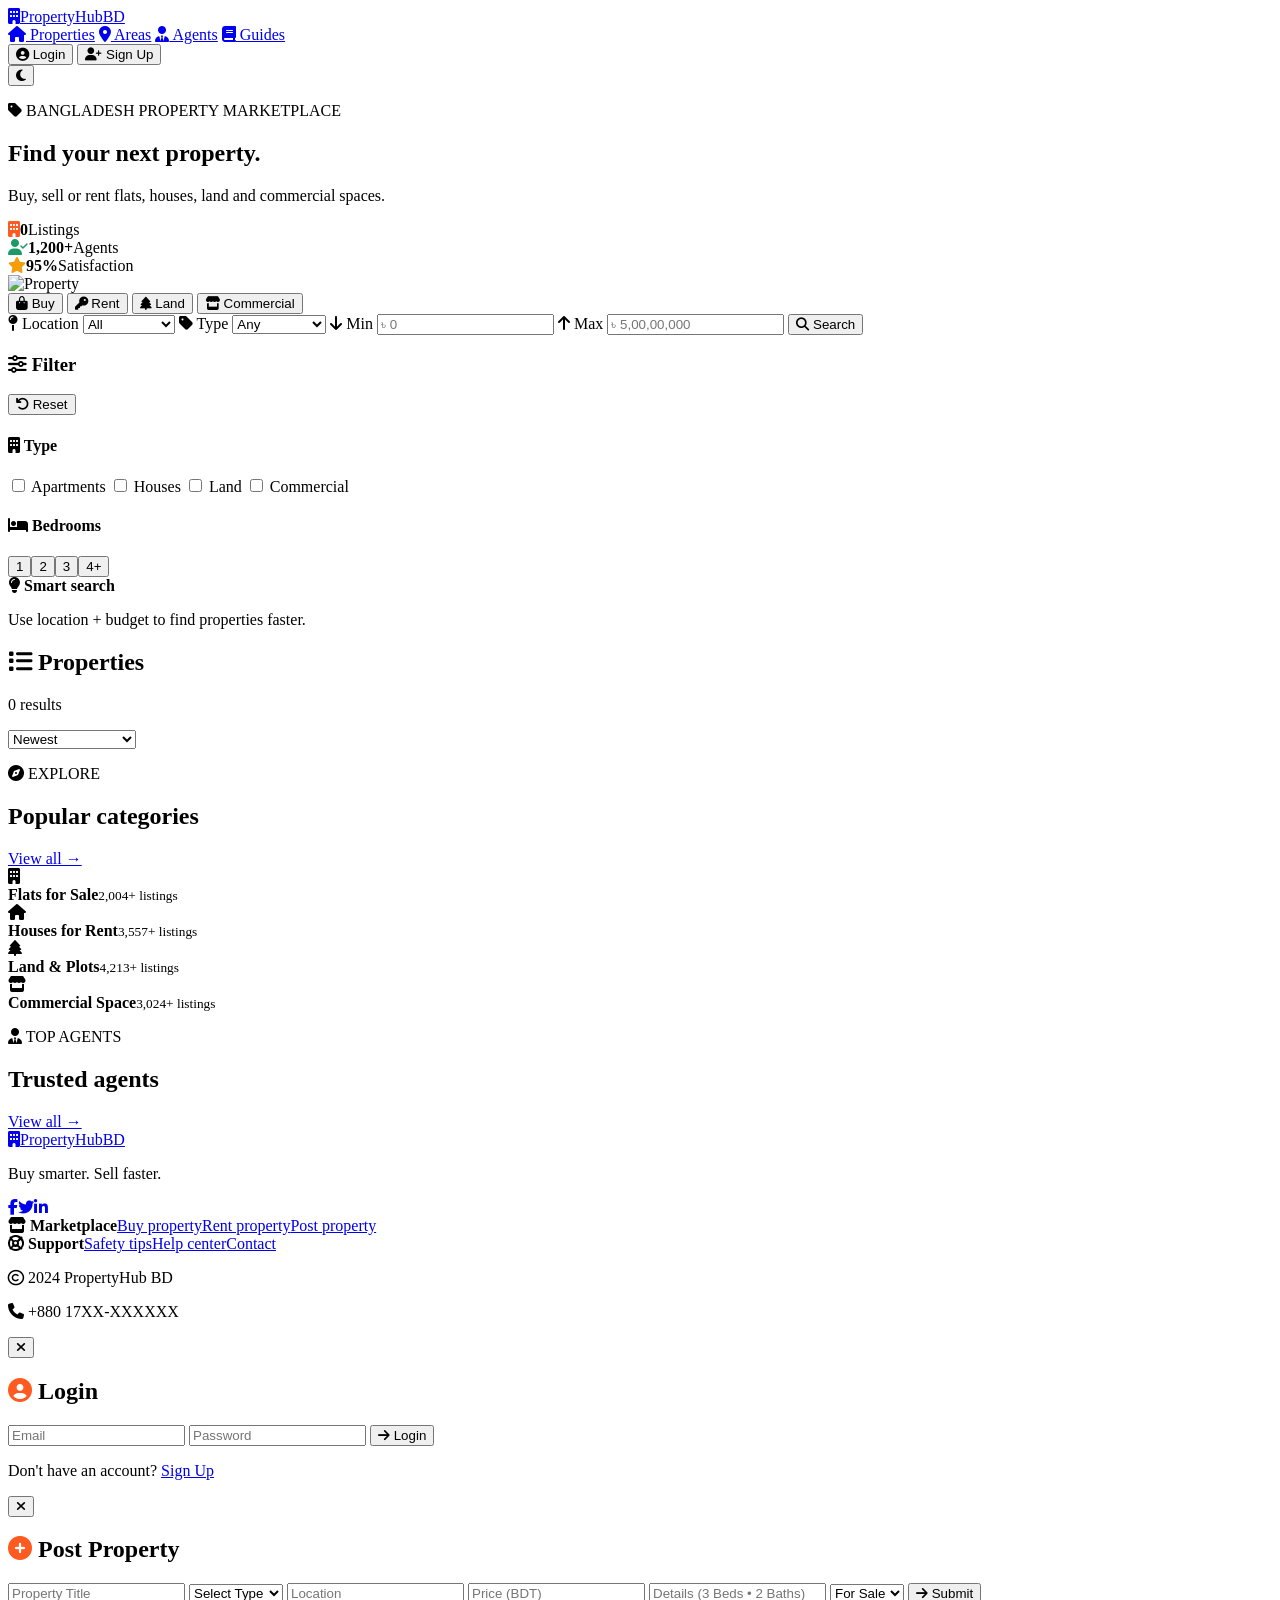
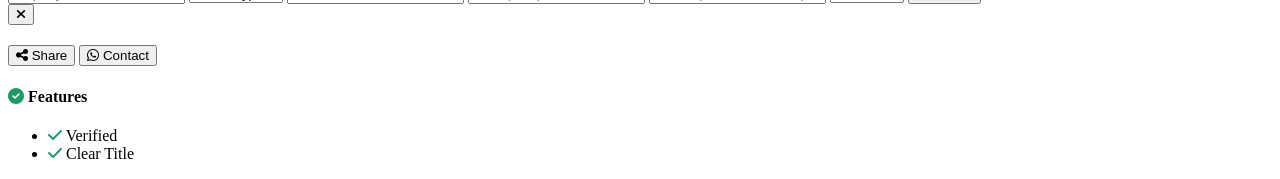
==== deepseek_html_20260902_6df018.html @ 7d8913a8 "Add files via upload" ====
<!DOCTYPE html>
<html lang="en">
<head>
    <meta charset="UTF-8" />
    <meta name="viewport" content="width=device-width, initial-scale=1.0" />
    <title>PropertyHub BD</title>
    <link rel="stylesheet" href="https://cdnjs.cloudflare.com/ajax/libs/font-awesome/6.5.0/css/all.min.css" />
    <link href="https://fonts.googleapis.com/css2?family=Inter:wght@400;500;600;700;800;900&display=swap" rel="stylesheet">
    <link rel="stylesheet" href="assets/styles.css" />
</head>
<body>
    <header class="topbar">
        <div class="container nav">
            <a class="brand" href="#"><span class="brand-mark"><i class="fas fa-building"></i></span>PropertyHub<span class="bd">BD</span></a>
            <nav class="nav-links">
                <a class="active" href="#properties"><i class="fas fa-home"></i> Properties</a>
                <a href="#areas"><i class="fas fa-map-marker-alt"></i> Areas</a>
                <a href="#agents"><i class="fas fa-user-tie"></i> Agents</a>
                <a href="#guides"><i class="fas fa-book"></i> Guides</a>
            </nav>
            <div class="nav-actions">
                <div id="authButtons">
                    <button class="login" onclick="openAuthModal('login')"><i class="fas fa-user-circle"></i> Login</button>
                    <button class="signup" onclick="openAuthModal('signup')"><i class="fas fa-user-plus"></i> Sign Up</button>
                </div>
                <div id="userProfile" style="display:none;">
                    <button class="post-btn" onclick="openPostModal()"><i class="fas fa-plus-circle"></i> Post Property</button>
                    <button class="profile-btn" onclick="toggleProfileMenu()"><i class="fas fa-user-circle"></i> <span id="userName">User</span></button>
                    <div class="profile-dropdown" id="profileDropdown">
                        <a href="#"><i class="fas fa-user"></i> Profile</a>
                        <a href="#"><i class="fas fa-list"></i> My Listings</a>
                        <a href="#"><i class="fas fa-heart"></i> Favorites</a>
                        <a href="#" onclick="logoutUser()"><i class="fas fa-sign-out-alt"></i> Logout</a>
                    </div>
                </div>
                <button class="theme-toggle-btn" onclick="toggleDarkMode()"><i class="fas fa-moon"></i></button>
            </div>
        </div>
    </header>

    <section class="hero">
        <div class="container hero-inner">
            <div>
                <p class="eyebrow"><i class="fas fa-tag"></i> BANGLADESH PROPERTY MARKETPLACE</p>
                <h1>Find your next <span>property</span>.</h1>
                <p class="hero-copy">Buy, sell or rent flats, houses, land and commercial spaces.</p>
                <div class="stats-bar">
                    <div><i class="fas fa-building" style="color:#ff5a1f;"></i><strong id="totalListings">0</strong><span>Listings</span></div>
                    <div><i class="fas fa-user-check" style="color:#1d9b67;"></i><strong>1,200+</strong><span>Agents</span></div>
                    <div><i class="fas fa-star" style="color:#f59e0b;"></i><strong>95%</strong><span>Satisfaction</span></div>
                </div>
            </div>
            <div class="hero-image">
                <img src="https://images.unsplash.com/photo-1560518883-ce09059eeffa?auto=format&fit=crop&w=400&q=75&fm=webp" alt="Property" loading="lazy" />
            </div>
        </div>
        <div class="container search-panel">
            <div class="search-tabs">
                <button class="tab active" data-mode="buy"><i class="fas fa-shopping-bag"></i> Buy</button>
                <button class="tab" data-mode="rent"><i class="fas fa-key"></i> Rent</button>
                <button class="tab" data-mode="land"><i class="fas fa-tree"></i> Land</button>
                <button class="tab" data-mode="commercial"><i class="fas fa-store"></i> Commercial</button>
            </div>
            <div class="search-grid">
                <label><span><i class="fas fa-map-pin"></i> Location</span>
                    <select id="location"><option value="">All</option><option>Dhaka</option><option>Chattogram</option><option>Nilphamari</option></select>
                </label>
                <label><span><i class="fas fa-tag"></i> Type</span>
                    <select id="type"><option value="">Any</option><option>Apartment</option><option>House</option><option>Land</option><option>Commercial</option></select>
                </label>
                <label><span><i class="fas fa-arrow-down"></i> Min</span>
                    <input id="minPrice" type="number" placeholder="৳ 0" />
                </label>
                <label><span><i class="fas fa-arrow-up"></i> Max</span>
                    <input id="maxPrice" type="number" placeholder="৳ 5,00,00,000" />
                </label>
                <button class="search-btn" onclick="filterProperties()"><i class="fas fa-search"></i> Search</button>
            </div>
        </div>
    </section>

    <section class="container content" id="properties">
        <aside class="filters">
            <div class="filter-head"><h3><i class="fas fa-sliders-h"></i> Filter</h3><button onclick="resetFilters()"><i class="fas fa-undo"></i> Reset</button></div>
            <div class="filter-block"><h4><i class="fas fa-building"></i> Type</h4>
                <label class="check"><input class="type-check" value="Apartment" type="checkbox"> Apartments</label>
                <label class="check"><input class="type-check" value="House" type="checkbox"> Houses</label>
                <label class="check"><input class="type-check" value="Land" type="checkbox"> Land</label>
                <label class="check"><input class="type-check" value="Commercial" type="checkbox"> Commercial</label>
            </div>
            <div class="filter-block"><h4><i class="fas fa-bed"></i> Bedrooms</h4>
                <div class="chips"><button>1</button><button>2</button><button>3</button><button>4+</button></div>
            </div>
            <div class="tip"><strong><i class="fas fa-lightbulb"></i> Smart search</strong><p>Use location + budget to find properties faster.</p></div>
        </aside>
        <section class="results">
            <div class="results-head">
                <div><h2><i class="fas fa-list"></i> Properties</h2><p id="resultCount">0 results</p></div>
                <select id="sort" onchange="sortProperties()">
                    <option value="new">Newest</option>
                    <option value="low">Price: Low to high</option>
                    <option value="high">Price: High to low</option>
                </select>
            </div>
            <div class="listing-grid" id="listingGrid"></div>
            <div class="pagination" id="pagination"></div>
        </section>
    </section>

    <section class="container categories" id="areas">
        <div class="section-title"><div><p class="eyebrow"><i class="fas fa-compass"></i> EXPLORE</p><h2>Popular categories</h2></div><a href="#properties">View all →</a></div>
        <div class="category-grid">
            <div class="category"><span><i class="fas fa-building"></i></span><div><b>Flats for Sale</b><small>2,004+ listings</small></div></div>
            <div class="category"><span><i class="fas fa-home"></i></span><div><b>Houses for Rent</b><small>3,557+ listings</small></div></div>
            <div class="category"><span><i class="fas fa-tree"></i></span><div><b>Land & Plots</b><small>4,213+ listings</small></div></div>
            <div class="category"><span><i class="fas fa-store"></i></span><div><b>Commercial Space</b><small>3,024+ listings</small></div></div>
        </div>
    </section>

    <section class="container agents-section" id="agents">
        <div class="section-title"><div><p class="eyebrow"><i class="fas fa-user-tie"></i> TOP AGENTS</p><h2>Trusted agents</h2></div><a href="#">View all →</a></div>
        <div class="agents-grid" id="agentsGrid"></div>
    </section>

    <footer id="guides">
        <div class="container footer">
            <div><a class="brand" href="#"><span class="brand-mark"><i class="fas fa-building"></i></span>PropertyHub<span class="bd">BD</span></a><p>Buy smarter. Sell faster.</p>
                <div class="social-links"><a href="#"><i class="fab fa-facebook-f"></i></a><a href="#"><i class="fab fa-twitter"></i></a><a href="#"><i class="fab fa-linkedin-in"></i></a></div>
            </div>
            <div><b><i class="fas fa-store"></i> Marketplace</b><a href="#">Buy property</a><a href="#">Rent property</a><a href="#">Post property</a></div>
            <div><b><i class="fas fa-life-ring"></i> Support</b><a href="#">Safety tips</a><a href="#">Help center</a><a href="#">Contact</a></div>
        </div>
        <div class="footer-bottom"><div class="container"><p><i class="far fa-copyright"></i> 2024 PropertyHub BD</p><p><i class="fas fa-phone"></i> +880 17XX-XXXXXX</p></div></div>
    </footer>

    <!-- Modals -->
    <div class="modal" id="authModal">
        <div class="modal-card">
            <button class="close" onclick="closeAuthModal()"><i class="fas fa-times"></i></button>
            <div id="authContent">
                <h2 id="authTitle"><i class="fas fa-user-circle" style="color:#ff5a1f;"></i> Login</h2>
                <form id="authForm" onsubmit="handleAuth(event)">
                    <div id="signupFields" style="display:none;">
                        <input type="text" id="fullName" placeholder="Full Name" required />
                        <input type="text" id="phone" placeholder="Phone" required />
                    </div>
                    <input type="email" id="authEmail" placeholder="Email" required />
                    <input type="password" id="authPassword" placeholder="Password" required minlength="6" />
                    <button type="submit" class="search-btn" id="authSubmitBtn"><i class="fas fa-arrow-right"></i> Login</button>
                </form>
                <p id="authToggle">Don't have an account? <a href="#" onclick="toggleAuthMode()">Sign Up</a></p>
            </div>
        </div>
    </div>

    <div class="modal" id="postModal">
        <div class="modal-card">
            <button class="close" onclick="closePostModal()"><i class="fas fa-times"></i></button>
            <h2><i class="fas fa-plus-circle" style="color:#ff5a1f;"></i> Post Property</h2>
            <form id="postPropertyForm" onsubmit="postProperty(event)">
                <input type="text" id="propertyTitle" placeholder="Property Title" required />
                <select id="propertyType" required><option value="">Select Type</option><option>Apartment</option><option>House</option><option>Land</option><option>Commercial</option></select>
                <input type="text" id="propertyLocation" placeholder="Location" required />
                <input type="number" id="propertyPrice" placeholder="Price (BDT)" required />
                <input type="text" id="propertyMeta" placeholder="Details (3 Beds • 2 Baths)" />
                <select id="propertyStatus" required><option value="sale">For Sale</option><option value="rent">For Rent</option></select>
                <button type="submit" class="search-btn"><i class="fas fa-arrow-right"></i> Submit</button>
            </form>
        </div>
    </div>

    <div class="modal" id="detailModal">
        <div class="modal-card detail-card">
            <button class="close" onclick="closeDetail()"><i class="fas fa-times"></i></button>
            <div id="detailContent">
                <div class="detail-image" id="detailImage"></div>
                <h2 id="detailTitle"></h2>
                <div class="detail-price" id="detailPrice"></div>
                <div class="detail-meta" id="detailMeta"></div>
                <div class="detail-location" id="detailLocation"></div>
                <div class="detail-actions">
                    <button onclick="shareProperty()" class="share-btn"><i class="fas fa-share-alt"></i> Share</button>
                    <button onclick="contactAgent()" class="contact-btn"><i class="fab fa-whatsapp"></i> Contact</button>
                </div>
                <div class="detail-features">
                    <h4><i class="fas fa-check-circle" style="color:#1d9b67;"></i> Features</h4>
                    <ul><li><i class="fas fa-check" style="color:#1d9b67;"></i> Verified</li><li><i class="fas fa-check" style="color:#1d9b67;"></i> Clear Title</li></ul>
                </div>
            </div>
        </div>
    </div>

    <script src="assets/js/api.js"></script>
    <script src="assets/js/app.js"></script>
</body>
</html>
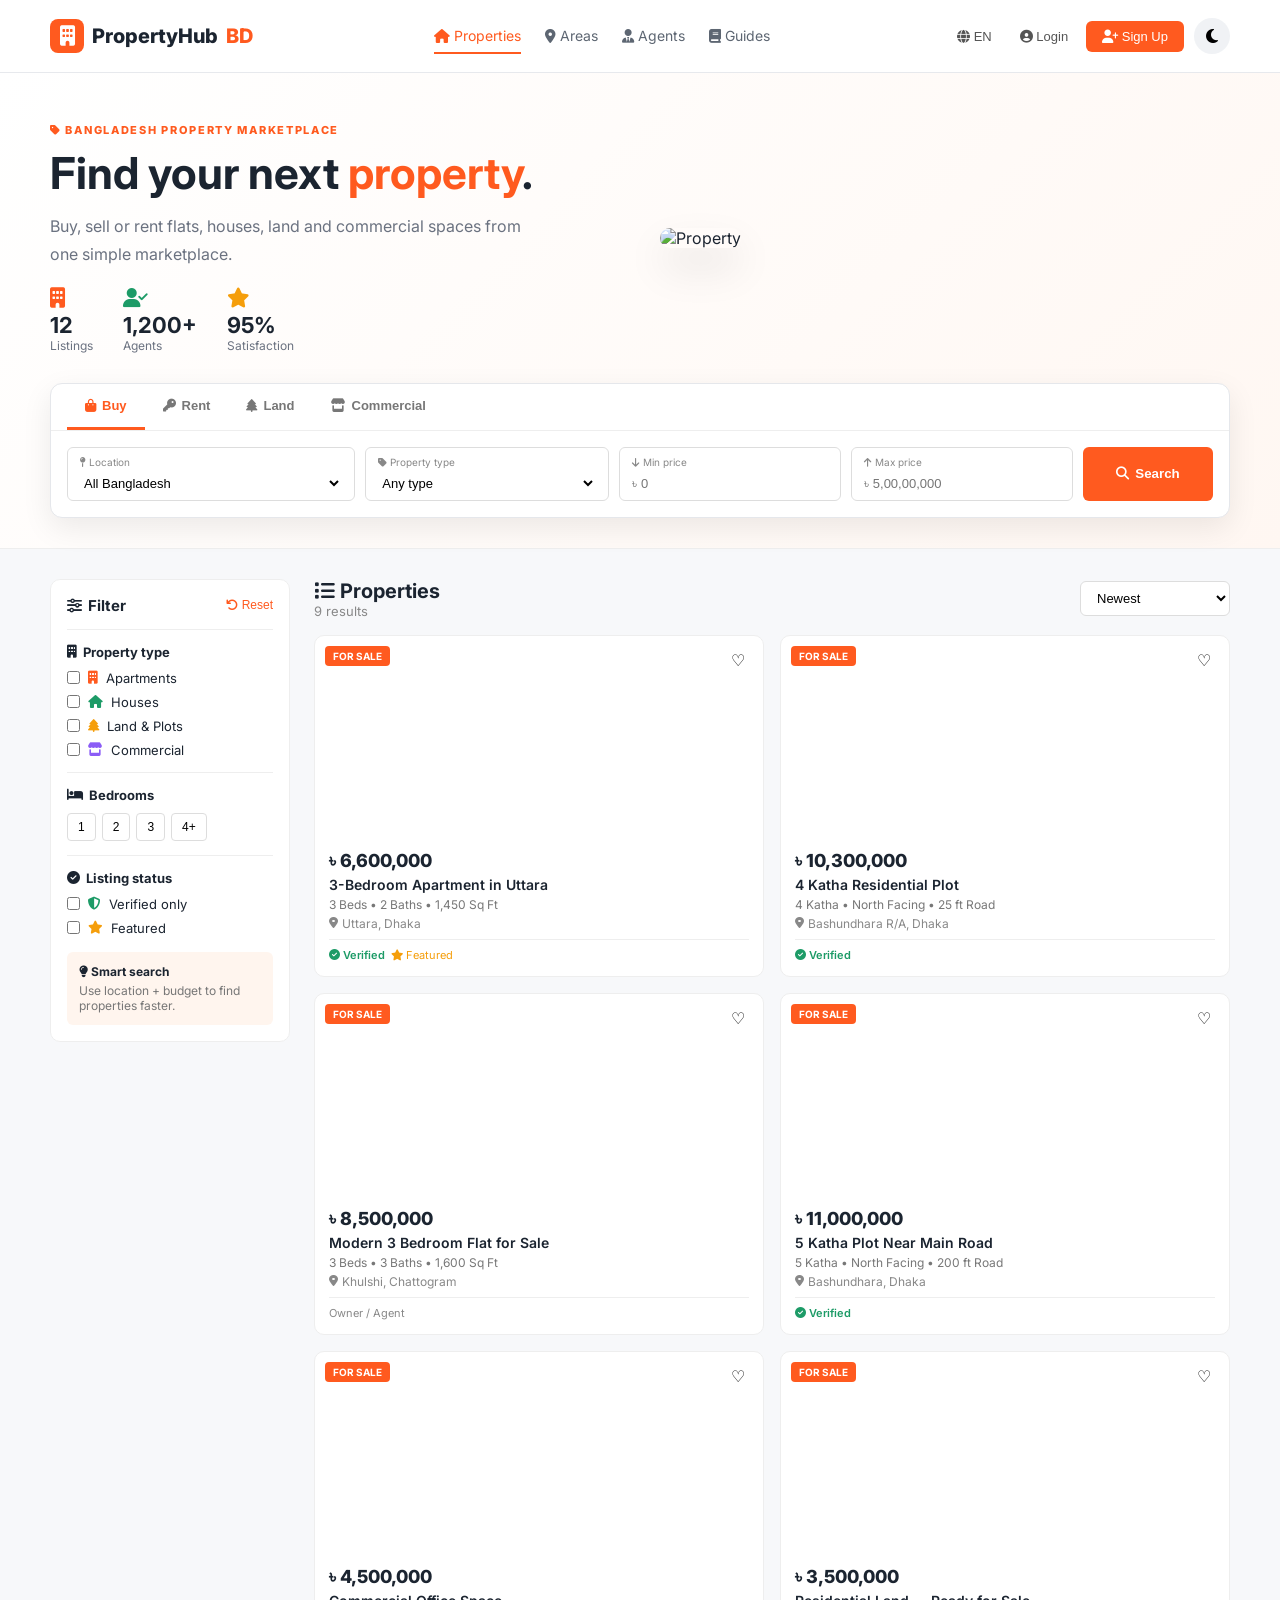
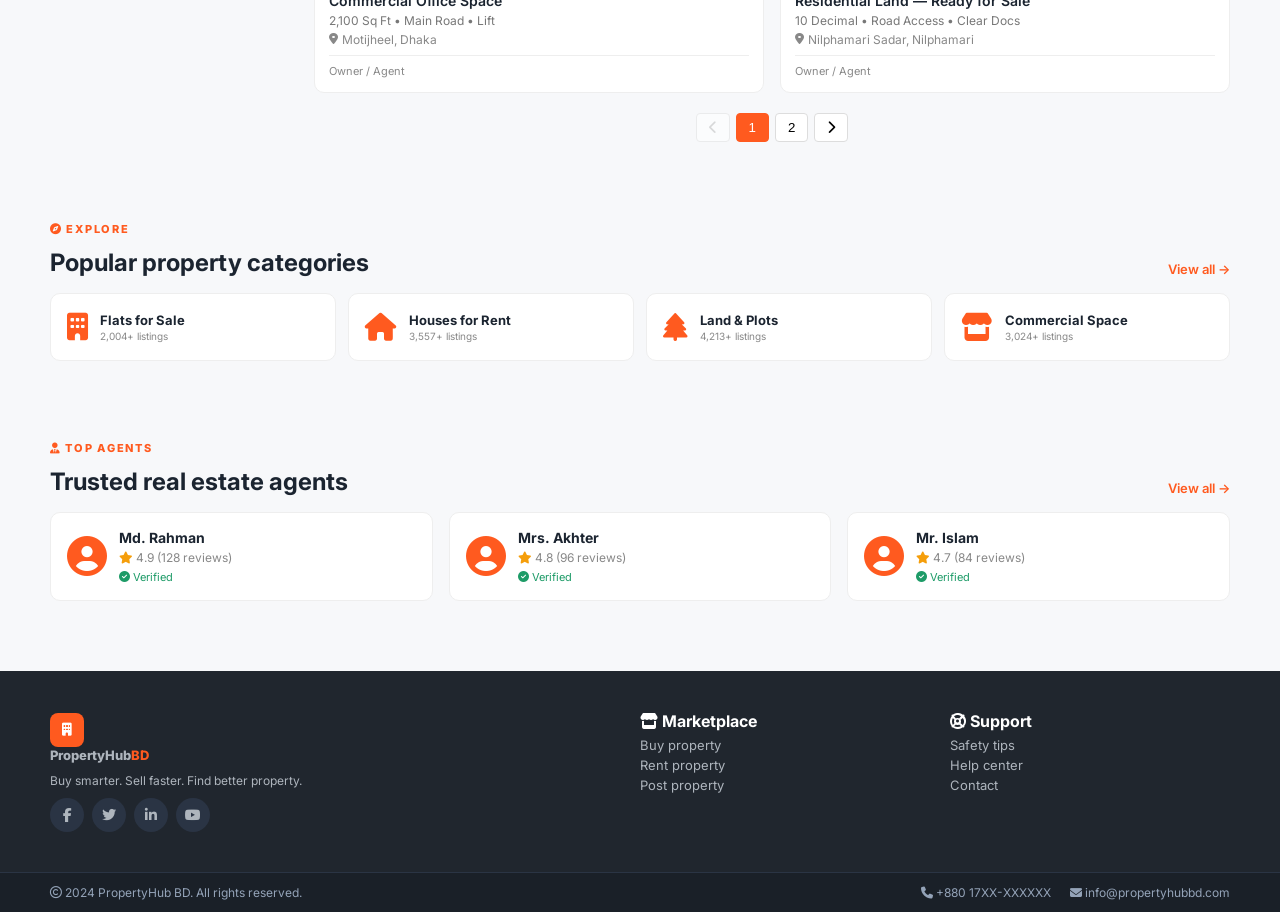
==== commit d7085e2e: "Add files via upload" ====
--- a/deepseek_html_20260902_6df018.html
+++ b/deepseek_html_20260902_6df018.html
@@ -6,26 +6,197 @@
     <title>PropertyHub BD</title>
     <link rel="stylesheet" href="https://cdnjs.cloudflare.com/ajax/libs/font-awesome/6.5.0/css/all.min.css" />
     <link href="https://fonts.googleapis.com/css2?family=Inter:wght@400;500;600;700;800;900&display=swap" rel="stylesheet">
-    <link rel="stylesheet" href="assets/styles.css" />
+    <style>
+        /* ===== ALL STYLES HERE ===== */
+        *{margin:0;padding:0;box-sizing:border-box}
+        body{font-family:'Inter',sans-serif;background:#f7f8fa;color:#1b2430;transition:.3s}
+        body.dark-mode{background:#0f1724;color:#e8edf5}
+        body.dark-mode .topbar{background:#1a2332;border-color:#2a3444}
+        body.dark-mode .card{background:#1a2332;border-color:#2a3444}
+        body.dark-mode .search-panel{background:#1a2332}
+        body.dark-mode .filters{background:#1a2332}
+        body.dark-mode .modal-card{background:#1a2332}
+        body.dark-mode .modal-card input,body.dark-mode .modal-card select{background:#0f1724;color:#e8edf5;border-color:#2a3444}
+        body.dark-mode .hero{background:linear-gradient(135deg,#0f1724,#1a2332)}
+        body.dark-mode .category{background:#1a2332;border-color:#2a3444}
+        body.dark-mode .agent-card{background:#1a2332;border-color:#2a3444}
+        body.dark-mode .footer{background:#0a0f1a}
+        body.dark-mode .footer-bottom{background:#080c14}
+        body.dark-mode .profile-dropdown{background:#1a2332;border-color:#2a3444}
+        body.dark-mode .profile-dropdown a:hover{background:#2a3444}
+        body.dark-mode .theme-toggle-btn{background:#2a3444;color:#94a3b8}
+        body.dark-mode .theme-toggle-btn:hover{background:#3a4454;color:#e8edf5}
+        .container{width:min(1180px,calc(100% - 32px));margin:auto}
+        .topbar{background:#fff;border-bottom:1px solid #e7e9ed;padding:0 20px;position:sticky;top:0;z-index:100;backdrop-filter:blur(10px);background:rgba(255,255,255,0.95)}
+        .nav{display:flex;align-items:center;justify-content:space-between;height:72px;gap:20px;flex-wrap:wrap}
+        .brand{font-size:20px;font-weight:800;display:flex;align-items:center;gap:8px;text-decoration:none;color:inherit}
+        .brand-mark{background:#ff5a1f;color:#fff;width:34px;height:34px;border-radius:8px;display:grid;place-items:center}
+        .bd{color:#ff5a1f}
+        .nav-links{display:flex;gap:24px}
+        .nav-links a{color:#5d6672;text-decoration:none;font-size:14px;padding:8px 0;border-bottom:2px solid transparent;transition:.3s;cursor:pointer}
+        .nav-links a.active{color:#ff5a1f;border-color:#ff5a1f}
+        .nav-links a:hover{color:#ff5a1f}
+        .nav-actions{display:flex;gap:10px;align-items:center;flex-wrap:wrap}
+        .login,.signup{background:transparent;border:0;padding:8px 12px;cursor:pointer;font-size:13px;color:#555;transition:.3s}
+        .login:hover{color:#ff5a1f}
+        .signup{background:#ff5a1f;color:#fff;border-radius:6px;padding:8px 16px}
+        .signup:hover{background:#e04a10}
+        .post-btn{background:#ff5a1f;color:#fff;border:0;padding:10px 16px;border-radius:6px;cursor:pointer;font-weight:600;transition:.3s;display:flex;align-items:center;gap:6px}
+        .post-btn:hover{transform:translateY(-2px);box-shadow:0 4px 12px rgba(255,90,31,0.3)}
+        .profile-btn{background:transparent;border:0;padding:8px 12px;cursor:pointer;display:flex;align-items:center;gap:6px;font-size:14px;color:#555;border-radius:6px}
+        .profile-btn:hover{background:#f0f2f5}
+        .profile-btn i{font-size:22px;color:#ff5a1f}
+        .profile-dropdown{display:none;position:absolute;right:0;top:50px;background:#fff;border:1px solid #e5e7eb;border-radius:10px;padding:8px 0;min-width:180px;box-shadow:0 10px 30px rgba(0,0,0,0.1);z-index:50}
+        .profile-dropdown.open{display:block}
+        .profile-dropdown a{display:flex;align-items:center;gap:10px;padding:8px 16px;font-size:13px;color:#555;text-decoration:none;transition:.2s}
+        .profile-dropdown a:hover{background:#f7f8fa}
+        .theme-toggle-btn{background:#f0f2f5;border:0;border-radius:50%;width:36px;height:36px;cursor:pointer;transition:.3s;display:flex;align-items:center;justify-content:center;font-size:16px}
+        .theme-toggle-btn:hover{transform:scale(1.1)}
+        .hero{background:linear-gradient(135deg,#fff,#fff7f2);padding:50px 0 30px;border-bottom:1px solid #eee}
+        .hero-inner{display:grid;grid-template-columns:1fr 1fr;gap:40px;align-items:center}
+        .hero h1{font-size:44px;line-height:1.1;margin:0}
+        .hero h1 span{color:#ff5a1f}
+        .eyebrow{font-size:11px;letter-spacing:1.7px;font-weight:800;color:#ff5a1f;text-transform:uppercase;margin:0 0 12px}
+        .hero-copy{color:#6b7280;margin:16px 0;max-width:500px;line-height:1.7}
+        .stats-bar{display:flex;gap:30px;margin-top:20px}
+        .stats-bar div{display:flex;flex-direction:column}
+        .stats-bar i{font-size:20px;margin-bottom:4px}
+        .stats-bar strong{font-size:22px}
+        .stats-bar span{font-size:12px;color:#6b7280}
+        .hero-image img{width:100%;border-radius:12px;box-shadow:0 20px 40px rgba(0,0,0,0.1)}
+        .search-panel{background:#fff;border-radius:12px;box-shadow:0 10px 30px rgba(0,0,0,0.08);margin-top:30px;overflow:hidden;border:1px solid #e5e7eb}
+        .search-tabs{display:flex;border-bottom:1px solid #eee;padding:0 16px;flex-wrap:wrap}
+        .tab{background:0;border:0;padding:14px 18px;font-weight:600;color:#777;cursor:pointer;border-bottom:3px solid transparent;transition:.3s;display:flex;align-items:center;gap:6px;font-size:13px}
+        .tab:hover{color:#ff5a1f}
+        .tab.active{color:#ff5a1f;border-color:#ff5a1f}
+        .search-grid{display:grid;grid-template-columns:1.3fr 1.1fr 1fr 1fr 130px;gap:10px;padding:16px}
+        .search-grid label{border:1px solid #ddd;border-radius:6px;padding:8px 12px;transition:.3s}
+        .search-grid label:focus-within{border-color:#ff5a1f}
+        .search-grid label span{display:block;font-size:10px;color:#888;margin-bottom:4px}
+        .search-grid select,.search-grid input{width:100%;border:0;outline:0;background:transparent;font-size:13px}
+        .search-btn{background:#ff5a1f;color:#fff;border:0;border-radius:6px;font-weight:700;cursor:pointer;padding:12px;transition:.3s;display:flex;align-items:center;justify-content:center;gap:6px}
+        .search-btn:hover{transform:translateY(-2px);box-shadow:0 4px 12px rgba(255,90,31,0.3)}
+        .content{display:grid;grid-template-columns:240px 1fr;gap:24px;padding:30px 0}
+        .filters{background:#fff;border-radius:10px;padding:16px;border:1px solid #eee;position:sticky;top:90px;height:fit-content}
+        .filter-head{display:flex;justify-content:space-between;align-items:center;margin-bottom:8px}
+        .filter-head h3{font-size:15px;display:flex;align-items:center;gap:6px}
+        .filter-head button{background:0;border:0;color:#ff5a1f;cursor:pointer;font-size:12px}
+        .filter-block{border-top:1px solid #eee;padding-top:14px;margin-top:14px}
+        .filter-block h4{font-size:13px;margin-bottom:10px;display:flex;align-items:center;gap:6px}
+        .check{display:flex;align-items:center;gap:8px;font-size:13px;margin:8px 0;cursor:pointer}
+        .check input{cursor:pointer}
+        .chips{display:flex;gap:6px;flex-wrap:wrap}
+        .chips button{background:#fff;border:1px solid #ddd;border-radius:4px;padding:6px 10px;cursor:pointer;transition:.3s;font-size:12px}
+        .chips button:hover{border-color:#ff5a1f;color:#ff5a1f}
+        .tip{background:#fff5ee;border-radius:6px;padding:12px;margin-top:16px;font-size:12px}
+        .tip p{color:#777;margin:4px 0 0}
+        .results-head{display:flex;justify-content:space-between;align-items:center;margin-bottom:16px;flex-wrap:wrap;gap:10px}
+        .results-head h2{font-size:20px;display:flex;align-items:center;gap:6px;margin:0}
+        .results-head p{font-size:13px;color:#888;margin:0}
+        .results-head select{border:1px solid #ddd;border-radius:6px;padding:8px 12px;font-size:13px;background:#fff}
+        .listing-grid{display:grid;grid-template-columns:1fr 1fr;gap:16px}
+        .card{background:#fff;border-radius:10px;overflow:hidden;border:1px solid #eee;cursor:pointer;transition:.3s}
+        .card:hover{transform:translateY(-4px);box-shadow:0 8px 20px rgba(0,0,0,0.08)}
+        .photo{height:200px;background-size:cover;background-position:center;position:relative}
+        .badge{position:absolute;top:10px;left:10px;background:#ff5a1f;color:#fff;font-size:10px;font-weight:700;padding:4px 8px;border-radius:4px}
+        .heart{position:absolute;right:10px;top:10px;background:#fff;border:0;border-radius:50%;width:30px;height:30px;cursor:pointer;font-size:16px;transition:.3s}
+        .heart:hover{transform:scale(1.2)}
+        .card-body{padding:14px}
+        .price{font-size:18px;font-weight:800}
+        .price small{font-size:12px;font-weight:400;color:#888}
+        .title{font-size:14px;font-weight:600;margin:4px 0}
+        .meta{font-size:12px;color:#777}
+        .location-text{font-size:12px;color:#888;margin:4px 0;display:flex;align-items:center;gap:4px}
+        .seller{font-size:11px;color:#888;border-top:1px solid #eee;padding-top:8px;margin-top:8px;display:flex;align-items:center;gap:6px}
+        .verified{color:#1d9b67;font-weight:600}
+        .pagination{display:flex;justify-content:center;gap:6px;margin-top:20px;flex-wrap:wrap}
+        .pagination button{padding:6px 12px;border:1px solid #ddd;background:#fff;border-radius:4px;cursor:pointer;transition:.3s}
+        .pagination button:hover{border-color:#ff5a1f;color:#ff5a1f}
+        .pagination button.active{background:#ff5a1f;color:#fff;border-color:#ff5a1f}
+        .pagination button:disabled{opacity:.5;cursor:not-allowed}
+        .categories{padding:50px 0}
+        .section-title{display:flex;justify-content:space-between;align-items:end;margin-bottom:16px;flex-wrap:wrap;gap:10px}
+        .section-title h2{font-size:24px;margin:0}
+        .section-title a{color:#ff5a1f;text-decoration:none;font-weight:600;font-size:13px}
+        .category-grid{display:grid;grid-template-columns:repeat(4,1fr);gap:12px}
+        .category{background:#fff;border-radius:10px;padding:16px;display:flex;gap:12px;align-items:center;border:1px solid #eee;transition:.3s;cursor:pointer}
+        .category:hover{transform:translateY(-4px);box-shadow:0 8px 20px rgba(0,0,0,0.06)}
+        .category span{font-size:28px;color:#ff5a1f}
+        .category b{display:block;font-size:13px}
+        .category small{font-size:10px;color:#888;display:block;margin-top:2px}
+        .agents-section{padding:30px 0}
+        .agents-grid{display:grid;grid-template-columns:repeat(3,1fr);gap:16px}
+        .agent-card{background:#fff;border-radius:10px;padding:16px;display:flex;gap:12px;align-items:center;border:1px solid #eee;transition:.3s}
+        .agent-card:hover{transform:translateY(-4px);box-shadow:0 8px 20px rgba(0,0,0,0.06)}
+        .agent-avatar{font-size:40px;color:#ff5a1f}
+        .agent-card b{display:block;font-size:14px}
+        .agent-card small{font-size:12px;color:#888}
+        .agent-card span{font-size:11px;color:#1d9b67;display:block;margin-top:4px}
+        footer{background:#20262e;color:#fff;margin-top:40px}
+        .footer{display:grid;grid-template-columns:2fr 1fr 1fr;gap:30px;padding:40px 0}
+        .footer a{color:#aeb5bd;text-decoration:none;font-size:13px;transition:.3s;display:block;padding:2px 0}
+        .footer a:hover{color:#ff5a1f}
+        .footer b{display:block;margin-bottom:4px}
+        .social-links{display:flex;gap:8px;margin-top:10px}
+        .social-links a{background:#2a3444;width:34px;height:34px;border-radius:50%;display:grid;place-items:center;font-size:14px}
+        .social-links a:hover{background:#ff5a1f}
+        .footer-bottom{border-top:1px solid #2a3444;padding:12px 0;background:#1a2028}
+        .footer-bottom .container{display:flex;justify-content:space-between;font-size:12px;color:#94a3b8;flex-wrap:wrap;gap:10px}
+        .modal{display:none;position:fixed;inset:0;background:rgba(0,0,0,0.6);z-index:200;place-items:center;padding:20px;backdrop-filter:blur(4px)}
+        .modal.open{display:grid}
+        .modal-card{background:#fff;border-radius:12px;padding:24px;max-width:450px;width:100%;position:relative;max-height:90vh;overflow-y:auto;animation:slideUp .3s}
+        @keyframes slideUp{from{transform:translateY(20px);opacity:0}to{transform:translateY(0);opacity:1}}
+        .close{position:absolute;right:12px;top:8px;background:0;border:0;font-size:22px;cursor:pointer;color:#888;transition:.3s}
+        .close:hover{transform:rotate(90deg);color:#ff5a1f}
+        .modal-card h2{display:flex;align-items:center;gap:8px;margin:0 0 12px;font-size:22px}
+        .modal-card p{color:#777;font-size:13px;margin:0 0 12px}
+        .modal-card input,.modal-card select{width:100%;padding:10px 12px;border:1px solid #ddd;border-radius:6px;margin:4px 0;font-size:14px;transition:.3s}
+        .modal-card input:focus,.modal-card select:focus{outline:0;border-color:#ff5a1f}
+        .modal-card label{font-size:13px;color:#555}
+        .detail-card{max-width:550px}
+        .detail-image{height:250px;background-size:cover;background-position:center;border-radius:8px}
+        .detail-price{font-size:24px;font-weight:800;color:#ff5a1f;margin:8px 0}
+        .detail-meta{color:#777;font-size:14px;margin:4px 0}
+        .detail-location{color:#888;font-size:13px;margin:4px 0 12px}
+        .detail-actions{display:flex;gap:10px;margin:12px 0}
+        .share-btn,.contact-btn{flex:1;padding:10px;border:0;border-radius:6px;font-weight:600;cursor:pointer;transition:.3s;display:flex;align-items:center;justify-content:center;gap:6px}
+        .share-btn{background:#e8edf5;color:#1b2430}
+        .share-btn:hover{transform:translateY(-2px)}
+        .contact-btn{background:#25D366;color:#fff}
+        .contact-btn:hover{transform:translateY(-2px)}
+        .detail-features ul{list-style:none;display:grid;grid-template-columns:1fr 1fr;gap:6px;padding:0;margin:8px 0 0}
+        .detail-features ul li{background:#f7f8fa;padding:6px 10px;border-radius:4px;font-size:13px;display:flex;align-items:center;gap:6px}
+        @media(max-width:850px){.nav-links{display:none}.hero-inner{grid-template-columns:1fr}.hero-image{display:none}.search-grid{grid-template-columns:1fr 1fr}.search-btn{grid-column:span 2}.content{grid-template-columns:1fr}.filters{display:none}.listing-grid{grid-template-columns:1fr}.category-grid{grid-template-columns:1fr 1fr}.agents-grid{grid-template-columns:1fr 1fr}.footer{grid-template-columns:1fr}}
+        @media(max-width:520px){.search-grid{grid-template-columns:1fr}.search-btn{grid-column:auto}.category-grid{grid-template-columns:1fr}.agents-grid{grid-template-columns:1fr}.hero h1{font-size:30px}.nav{flex-wrap:wrap;height:auto;padding:10px 0}}
+        #userProfile{display:none;align-items:center;gap:8px}
+        #authButtons{display:flex;align-items:center;gap:6px}
+        .nav-actions{position:relative}
+        .profile-dropdown{position:absolute;right:0;top:45px}
+        .lang{background:transparent;border:0;padding:8px 6px;cursor:pointer;font-size:13px;color:#555;display:flex;align-items:center;gap:4px}
+    </style>
 </head>
 <body>
+    <!-- ===== TOPBAR ===== -->
     <header class="topbar">
         <div class="container nav">
             <a class="brand" href="#"><span class="brand-mark"><i class="fas fa-building"></i></span>PropertyHub<span class="bd">BD</span></a>
             <nav class="nav-links">
-                <a class="active" href="#properties"><i class="fas fa-home"></i> Properties</a>
-                <a href="#areas"><i class="fas fa-map-marker-alt"></i> Areas</a>
-                <a href="#agents"><i class="fas fa-user-tie"></i> Agents</a>
-                <a href="#guides"><i class="fas fa-book"></i> Guides</a>
+                <a class="active" href="#properties" onclick="scrollToSection('properties')"><i class="fas fa-home"></i> Properties</a>
+                <a href="#areas" onclick="scrollToSection('areas')"><i class="fas fa-map-marker-alt"></i> Areas</a>
+                <a href="#agents" onclick="scrollToSection('agents')"><i class="fas fa-user-tie"></i> Agents</a>
+                <a href="#guides" onclick="scrollToSection('guides')"><i class="fas fa-book"></i> Guides</a>
             </nav>
             <div class="nav-actions">
+                <button class="lang"><i class="fas fa-globe"></i> EN</button>
                 <div id="authButtons">
                     <button class="login" onclick="openAuthModal('login')"><i class="fas fa-user-circle"></i> Login</button>
                     <button class="signup" onclick="openAuthModal('signup')"><i class="fas fa-user-plus"></i> Sign Up</button>
                 </div>
-                <div id="userProfile" style="display:none;">
+                <div id="userProfile">
                     <button class="post-btn" onclick="openPostModal()"><i class="fas fa-plus-circle"></i> Post Property</button>
-                    <button class="profile-btn" onclick="toggleProfileMenu()"><i class="fas fa-user-circle"></i> <span id="userName">User</span></button>
+                    <button class="profile-btn" onclick="toggleProfileMenu()">
+                        <i class="fas fa-user-circle"></i> <span id="userName">User</span>
+                    </button>
                     <div class="profile-dropdown" id="profileDropdown">
                         <a href="#"><i class="fas fa-user"></i> Profile</a>
                         <a href="#"><i class="fas fa-list"></i> My Listings</a>
@@ -38,14 +209,15 @@
         </div>
     </header>
 
+    <!-- ===== HERO ===== -->
     <section class="hero">
         <div class="container hero-inner">
             <div>
                 <p class="eyebrow"><i class="fas fa-tag"></i> BANGLADESH PROPERTY MARKETPLACE</p>
                 <h1>Find your next <span>property</span>.</h1>
-                <p class="hero-copy">Buy, sell or rent flats, houses, land and commercial spaces.</p>
+                <p class="hero-copy">Buy, sell or rent flats, houses, land and commercial spaces from one simple marketplace.</p>
                 <div class="stats-bar">
-                    <div><i class="fas fa-building" style="color:#ff5a1f;"></i><strong id="totalListings">0</strong><span>Listings</span></div>
+                    <div><i class="fas fa-building" style="color:#ff5a1f;"></i><strong id="totalListings">12</strong><span>Listings</span></div>
                     <div><i class="fas fa-user-check" style="color:#1d9b67;"></i><strong>1,200+</strong><span>Agents</span></div>
                     <div><i class="fas fa-star" style="color:#f59e0b;"></i><strong>95%</strong><span>Satisfaction</span></div>
                 </div>
@@ -56,50 +228,68 @@
         </div>
         <div class="container search-panel">
             <div class="search-tabs">
-                <button class="tab active" data-mode="buy"><i class="fas fa-shopping-bag"></i> Buy</button>
-                <button class="tab" data-mode="rent"><i class="fas fa-key"></i> Rent</button>
-                <button class="tab" data-mode="land"><i class="fas fa-tree"></i> Land</button>
-                <button class="tab" data-mode="commercial"><i class="fas fa-store"></i> Commercial</button>
+                <button class="tab active" data-mode="buy" onclick="filterByTab('buy')"><i class="fas fa-shopping-bag"></i> Buy</button>
+                <button class="tab" data-mode="rent" onclick="filterByTab('rent')"><i class="fas fa-key"></i> Rent</button>
+                <button class="tab" data-mode="land" onclick="filterByTab('land')"><i class="fas fa-tree"></i> Land</button>
+                <button class="tab" data-mode="commercial" onclick="filterByTab('commercial')"><i class="fas fa-store"></i> Commercial</button>
             </div>
             <div class="search-grid">
                 <label><span><i class="fas fa-map-pin"></i> Location</span>
-                    <select id="location"><option value="">All</option><option>Dhaka</option><option>Chattogram</option><option>Nilphamari</option></select>
+                    <select id="location" onchange="filterProperties()">
+                        <option value="">All Bangladesh</option>
+                        <option value="Dhaka">Dhaka</option>
+                        <option value="Chattogram">Chattogram</option>
+                        <option value="Nilphamari">Nilphamari</option>
+                        <option value="Rajshahi">Rajshahi</option>
+                        <option value="Sylhet">Sylhet</option>
+                    </select>
                 </label>
-                <label><span><i class="fas fa-tag"></i> Type</span>
-                    <select id="type"><option value="">Any</option><option>Apartment</option><option>House</option><option>Land</option><option>Commercial</option></select>
+                <label><span><i class="fas fa-tag"></i> Property type</span>
+                    <select id="type" onchange="filterProperties()">
+                        <option value="">Any type</option>
+                        <option value="Apartment">Apartment</option>
+                        <option value="House">House</option>
+                        <option value="Land">Land</option>
+                        <option value="Commercial">Commercial</option>
+                    </select>
                 </label>
-                <label><span><i class="fas fa-arrow-down"></i> Min</span>
-                    <input id="minPrice" type="number" placeholder="৳ 0" />
+                <label><span><i class="fas fa-arrow-down"></i> Min price</span>
+                    <input id="minPrice" type="number" placeholder="৳ 0" oninput="filterProperties()" />
                 </label>
-                <label><span><i class="fas fa-arrow-up"></i> Max</span>
-                    <input id="maxPrice" type="number" placeholder="৳ 5,00,00,000" />
+                <label><span><i class="fas fa-arrow-up"></i> Max price</span>
+                    <input id="maxPrice" type="number" placeholder="৳ 5,00,00,000" oninput="filterProperties()" />
                 </label>
                 <button class="search-btn" onclick="filterProperties()"><i class="fas fa-search"></i> Search</button>
             </div>
         </div>
     </section>
 
+    <!-- ===== PROPERTIES ===== -->
     <section class="container content" id="properties">
         <aside class="filters">
             <div class="filter-head"><h3><i class="fas fa-sliders-h"></i> Filter</h3><button onclick="resetFilters()"><i class="fas fa-undo"></i> Reset</button></div>
-            <div class="filter-block"><h4><i class="fas fa-building"></i> Type</h4>
-                <label class="check"><input class="type-check" value="Apartment" type="checkbox"> Apartments</label>
-                <label class="check"><input class="type-check" value="House" type="checkbox"> Houses</label>
-                <label class="check"><input class="type-check" value="Land" type="checkbox"> Land</label>
-                <label class="check"><input class="type-check" value="Commercial" type="checkbox"> Commercial</label>
+            <div class="filter-block"><h4><i class="fas fa-building"></i> Property type</h4>
+                <label class="check"><input class="type-check" value="Apartment" type="checkbox" onchange="filterProperties()"> <i class="fas fa-building" style="color:#ff5a1f;"></i> Apartments</label>
+                <label class="check"><input class="type-check" value="House" type="checkbox" onchange="filterProperties()"> <i class="fas fa-home" style="color:#1d9b67;"></i> Houses</label>
+                <label class="check"><input class="type-check" value="Land" type="checkbox" onchange="filterProperties()"> <i class="fas fa-tree" style="color:#f59e0b;"></i> Land & Plots</label>
+                <label class="check"><input class="type-check" value="Commercial" type="checkbox" onchange="filterProperties()"> <i class="fas fa-store" style="color:#8b5cf6;"></i> Commercial</label>
             </div>
             <div class="filter-block"><h4><i class="fas fa-bed"></i> Bedrooms</h4>
-                <div class="chips"><button>1</button><button>2</button><button>3</button><button>4+</button></div>
+                <div class="chips"><button onclick="filterByBedroom(1)">1</button><button onclick="filterByBedroom(2)">2</button><button onclick="filterByBedroom(3)">3</button><button onclick="filterByBedroom(4)">4+</button></div>
+            </div>
+            <div class="filter-block"><h4><i class="fas fa-check-circle"></i> Listing status</h4>
+                <label class="check"><input type="checkbox" id="verifiedOnly" onchange="filterProperties()"> <i class="fas fa-shield-alt" style="color:#1d9b67;"></i> Verified only</label>
+                <label class="check"><input type="checkbox" id="featuredOnly" onchange="filterProperties()"> <i class="fas fa-star" style="color:#f59e0b;"></i> Featured</label>
             </div>
             <div class="tip"><strong><i class="fas fa-lightbulb"></i> Smart search</strong><p>Use location + budget to find properties faster.</p></div>
         </aside>
         <section class="results">
             <div class="results-head">
-                <div><h2><i class="fas fa-list"></i> Properties</h2><p id="resultCount">0 results</p></div>
+                <div><h2><i class="fas fa-list"></i> Properties</h2><p id="resultCount">12 results</p></div>
                 <select id="sort" onchange="sortProperties()">
-                    <option value="new">Newest</option>
-                    <option value="low">Price: Low to high</option>
-                    <option value="high">Price: High to low</option>
+                    <option value="new"><i class="fas fa-clock"></i> Newest</option>
+                    <option value="low"><i class="fas fa-arrow-up"></i> Price: Low to high</option>
+                    <option value="high"><i class="fas fa-arrow-down"></i> Price: High to low</option>
                 </select>
             </div>
             <div class="listing-grid" id="listingGrid"></div>
@@ -107,33 +297,54 @@
         </section>
     </section>
 
+    <!-- ===== CATEGORIES ===== -->
     <section class="container categories" id="areas">
-        <div class="section-title"><div><p class="eyebrow"><i class="fas fa-compass"></i> EXPLORE</p><h2>Popular categories</h2></div><a href="#properties">View all →</a></div>
+        <div class="section-title">
+            <div><p class="eyebrow"><i class="fas fa-compass"></i> EXPLORE</p><h2>Popular property categories</h2></div>
+            <a href="#properties" onclick="scrollToSection('properties')">View all →</a>
+        </div>
         <div class="category-grid">
-            <div class="category"><span><i class="fas fa-building"></i></span><div><b>Flats for Sale</b><small>2,004+ listings</small></div></div>
-            <div class="category"><span><i class="fas fa-home"></i></span><div><b>Houses for Rent</b><small>3,557+ listings</small></div></div>
-            <div class="category"><span><i class="fas fa-tree"></i></span><div><b>Land & Plots</b><small>4,213+ listings</small></div></div>
-            <div class="category"><span><i class="fas fa-store"></i></span><div><b>Commercial Space</b><small>3,024+ listings</small></div></div>
+            <div class="category" onclick="filterByCategory('Apartment')"><span><i class="fas fa-building"></i></span><div><b>Flats for Sale</b><small>2,004+ listings</small></div></div>
+            <div class="category" onclick="filterByCategory('House')"><span><i class="fas fa-home"></i></span><div><b>Houses for Rent</b><small>3,557+ listings</small></div></div>
+            <div class="category" onclick="filterByCategory('Land')"><span><i class="fas fa-tree"></i></span><div><b>Land & Plots</b><small>4,213+ listings</small></div></div>
+            <div class="category" onclick="filterByCategory('Commercial')"><span><i class="fas fa-store"></i></span><div><b>Commercial Space</b><small>3,024+ listings</small></div></div>
         </div>
     </section>
 
+    <!-- ===== AGENTS ===== -->
     <section class="container agents-section" id="agents">
-        <div class="section-title"><div><p class="eyebrow"><i class="fas fa-user-tie"></i> TOP AGENTS</p><h2>Trusted agents</h2></div><a href="#">View all →</a></div>
+        <div class="section-title">
+            <div><p class="eyebrow"><i class="fas fa-user-tie"></i> TOP AGENTS</p><h2>Trusted real estate agents</h2></div>
+            <a href="#">View all →</a>
+        </div>
         <div class="agents-grid" id="agentsGrid"></div>
     </section>
 
+    <!-- ===== FOOTER ===== -->
     <footer id="guides">
         <div class="container footer">
-            <div><a class="brand" href="#"><span class="brand-mark"><i class="fas fa-building"></i></span>PropertyHub<span class="bd">BD</span></a><p>Buy smarter. Sell faster.</p>
-                <div class="social-links"><a href="#"><i class="fab fa-facebook-f"></i></a><a href="#"><i class="fab fa-twitter"></i></a><a href="#"><i class="fab fa-linkedin-in"></i></a></div>
+            <div>
+                <a class="brand" href="#"><span class="brand-mark"><i class="fas fa-building"></i></span>PropertyHub<span class="bd">BD</span></a>
+                <p style="color:#aeb5bd;font-size:12px;margin:8px 0">Buy smarter. Sell faster. Find better property.</p>
+                <div class="social-links">
+                    <a href="#"><i class="fab fa-facebook-f"></i></a>
+                    <a href="#"><i class="fab fa-twitter"></i></a>
+                    <a href="#"><i class="fab fa-linkedin-in"></i></a>
+                    <a href="#"><i class="fab fa-youtube"></i></a>
+                </div>
             </div>
             <div><b><i class="fas fa-store"></i> Marketplace</b><a href="#">Buy property</a><a href="#">Rent property</a><a href="#">Post property</a></div>
             <div><b><i class="fas fa-life-ring"></i> Support</b><a href="#">Safety tips</a><a href="#">Help center</a><a href="#">Contact</a></div>
         </div>
-        <div class="footer-bottom"><div class="container"><p><i class="far fa-copyright"></i> 2024 PropertyHub BD</p><p><i class="fas fa-phone"></i> +880 17XX-XXXXXX</p></div></div>
+        <div class="footer-bottom">
+            <div class="container">
+                <p><i class="far fa-copyright"></i> 2024 PropertyHub BD. All rights reserved.</p>
+                <p><i class="fas fa-phone"></i> +880 17XX-XXXXXX <i class="fas fa-envelope" style="margin-left:16px;"></i> info@propertyhubbd.com</p>
+            </div>
+        </div>
     </footer>
 
-    <!-- Modals -->
+    <!-- ===== AUTH MODAL ===== -->
     <div class="modal" id="authModal">
         <div class="modal-card">
             <button class="close" onclick="closeAuthModal()"><i class="fas fa-times"></i></button>
@@ -142,33 +353,51 @@
                 <form id="authForm" onsubmit="handleAuth(event)">
                     <div id="signupFields" style="display:none;">
                         <input type="text" id="fullName" placeholder="Full Name" required />
-                        <input type="text" id="phone" placeholder="Phone" required />
+                        <input type="text" id="phone" placeholder="Phone Number" required />
                     </div>
-                    <input type="email" id="authEmail" placeholder="Email" required />
+                    <input type="email" id="authEmail" placeholder="Email Address" required />
                     <input type="password" id="authPassword" placeholder="Password" required minlength="6" />
-                    <button type="submit" class="search-btn" id="authSubmitBtn"><i class="fas fa-arrow-right"></i> Login</button>
+                    <button type="submit" class="search-btn" id="authSubmitBtn" style="width:100%;margin-top:8px;">
+                        <i class="fas fa-arrow-right"></i> Login
+                    </button>
                 </form>
-                <p id="authToggle">Don't have an account? <a href="#" onclick="toggleAuthMode()">Sign Up</a></p>
+                <p id="authToggle" style="text-align:center;margin-top:12px;font-size:13px;color:#888;">
+                    Don't have an account? <a href="#" onclick="toggleAuthMode()" style="color:#ff5a1f;text-decoration:none;">Sign Up</a>
+                </p>
             </div>
         </div>
     </div>
 
+    <!-- ===== POST PROPERTY MODAL ===== -->
     <div class="modal" id="postModal">
         <div class="modal-card">
             <button class="close" onclick="closePostModal()"><i class="fas fa-times"></i></button>
-            <h2><i class="fas fa-plus-circle" style="color:#ff5a1f;"></i> Post Property</h2>
+            <h2><i class="fas fa-plus-circle" style="color:#ff5a1f;"></i> Post your property</h2>
+            <p><i class="fas fa-info-circle"></i> Fill in the details below to list your property.</p>
             <form id="postPropertyForm" onsubmit="postProperty(event)">
                 <input type="text" id="propertyTitle" placeholder="Property Title" required />
-                <select id="propertyType" required><option value="">Select Type</option><option>Apartment</option><option>House</option><option>Land</option><option>Commercial</option></select>
-                <input type="text" id="propertyLocation" placeholder="Location" required />
-                <input type="number" id="propertyPrice" placeholder="Price (BDT)" required />
-                <input type="text" id="propertyMeta" placeholder="Details (3 Beds • 2 Baths)" />
-                <select id="propertyStatus" required><option value="sale">For Sale</option><option value="rent">For Rent</option></select>
-                <button type="submit" class="search-btn"><i class="fas fa-arrow-right"></i> Submit</button>
+                <select id="propertyType" required>
+                    <option value="">Select Property Type</option>
+                    <option value="Apartment">Apartment</option>
+                    <option value="House">House</option>
+                    <option value="Land">Land</option>
+                    <option value="Commercial">Commercial</option>
+                </select>
+                <input type="text" id="propertyLocation" placeholder="Location (e.g., Uttara, Dhaka)" required />
+                <input type="number" id="propertyPrice" placeholder="Price (in BDT)" required />
+                <input type="text" id="propertyMeta" placeholder="Details (e.g., 3 Beds • 2 Baths)" />
+                <select id="propertyStatus" required>
+                    <option value="sale">For Sale</option>
+                    <option value="rent">For Rent</option>
+                </select>
+                <button type="submit" class="search-btn" style="width:100%;margin-top:8px;">
+                    <i class="fas fa-arrow-right"></i> Submit Property
+                </button>
             </form>
         </div>
     </div>
 
+    <!-- ===== DETAIL MODAL ===== -->
     <div class="modal" id="detailModal">
         <div class="modal-card detail-card">
             <button class="close" onclick="closeDetail()"><i class="fas fa-times"></i></button>
@@ -180,17 +409,436 @@
                 <div class="detail-location" id="detailLocation"></div>
                 <div class="detail-actions">
                     <button onclick="shareProperty()" class="share-btn"><i class="fas fa-share-alt"></i> Share</button>
-                    <button onclick="contactAgent()" class="contact-btn"><i class="fab fa-whatsapp"></i> Contact</button>
+                    <button onclick="contactAgent()" class="contact-btn"><i class="fab fa-whatsapp"></i> Contact Agent</button>
                 </div>
                 <div class="detail-features">
-                    <h4><i class="fas fa-check-circle" style="color:#1d9b67;"></i> Features</h4>
-                    <ul><li><i class="fas fa-check" style="color:#1d9b67;"></i> Verified</li><li><i class="fas fa-check" style="color:#1d9b67;"></i> Clear Title</li></ul>
+                    <h4 style="margin:12px 0 8px;display:flex;align-items:center;gap:6px;font-size:14px;">
+                        <i class="fas fa-check-circle" style="color:#1d9b67;"></i> Features
+                    </h4>
+                    <ul>
+                        <li><i class="fas fa-check" style="color:#1d9b67;"></i> Verified Property</li>
+                        <li><i class="fas fa-check" style="color:#1d9b67;"></i> Clear Title</li>
+                        <li><i class="fas fa-check" style="color:#1d9b67;"></i> Ready to Move</li>
+                        <li><i class="fas fa-check" style="color:#1d9b67;"></i> Prime Location</li>
+                    </ul>
                 </div>
             </div>
         </div>
     </div>
 
-    <script src="assets/js/api.js"></script>
-    <script src="assets/js/app.js"></script>
+    <!-- ===== JAVASCRIPT ===== -->
+    <script>
+        // ============================================================
+        //  PROPERTY DATA (Demo Data)
+        // ============================================================
+        const propertiesData = [
+            { id: 1, title: '3-Bedroom Apartment in Uttara', price: 6600000, type: 'Apartment', city: 'Dhaka', location: 'Uttara, Dhaka', meta: '3 Beds • 2 Baths • 1,450 Sq Ft', img: 'https://images.unsplash.com/photo-1600607687939-ce8a6c25118c?auto=format&fit=crop&w=400&q=75&fm=webp', verified: true, featured: true, rent: false },
+            { id: 2, title: '4 Katha Residential Plot', price: 10300000, type: 'Land', city: 'Dhaka', location: 'Bashundhara R/A, Dhaka', meta: '4 Katha • North Facing • 25 ft Road', img: 'https://images.unsplash.com/photo-1500382017468-9049fed747ef?auto=format&fit=crop&w=400&q=75&fm=webp', verified: true, featured: false, rent: false },
+            { id: 3, title: 'Modern 3 Bedroom Flat for Sale', price: 8500000, type: 'Apartment', city: 'Chattogram', location: 'Khulshi, Chattogram', meta: '3 Beds • 3 Baths • 1,600 Sq Ft', img: 'https://images.unsplash.com/photo-1600210492486-724fe5c67fb0?auto=format&fit=crop&w=400&q=75&fm=webp', verified: false, featured: false, rent: false },
+            { id: 4, title: 'Furnished 2 Bedroom Apartment', price: 25000, type: 'Apartment', city: 'Dhaka', location: 'Shyamoli, Dhaka', meta: '2 Beds • 2 Baths • Furnished', img: 'https://images.unsplash.com/photo-1600566753190-17f0baa2a6c3?auto=format&fit=crop&w=400&q=75&fm=webp', verified: true, featured: true, rent: true },
+            { id: 5, title: '5 Katha Plot Near Main Road', price: 11000000, type: 'Land', city: 'Dhaka', location: 'Bashundhara, Dhaka', meta: '5 Katha • North Facing • 200 ft Road', img: 'https://images.unsplash.com/photo-1460317442991-0ec209397118?auto=format&fit=crop&w=400&q=75&fm=webp', verified: true, featured: false, rent: false },
+            { id: 6, title: 'Commercial Office Space', price: 4500000, type: 'Commercial', city: 'Dhaka', location: 'Motijheel, Dhaka', meta: '2,100 Sq Ft • Main Road • Lift', img: 'https://images.unsplash.com/photo-1497366754035-f200968a6e72?auto=format&fit=crop&w=400&q=75&fm=webp', verified: false, featured: false, rent: false },
+            { id: 7, title: 'Family House for Rent', price: 490000, type: 'House', city: 'Dhaka', location: 'Bashundhara R/A, Dhaka', meta: '5 Beds • 4 Baths • Furnished', img: 'https://images.unsplash.com/photo-1605146769289-440113cc3d00?auto=format&fit=crop&w=400&q=75&fm=webp', verified: true, featured: true, rent: true },
+            { id: 8, title: 'Residential Land — Ready for Sale', price: 3500000, type: 'Land', city: 'Nilphamari', location: 'Nilphamari Sadar, Nilphamari', meta: '10 Decimal • Road Access • Clear Docs', img: 'https://images.unsplash.com/photo-1510798831971-661eb04b3739?auto=format&fit=crop&w=400&q=75&fm=webp', verified: false, featured: false, rent: false },
+            { id: 9, title: 'Luxury 4-Bedroom Penthouse', price: 12500000, type: 'Apartment', city: 'Dhaka', location: 'Gulshan, Dhaka', meta: '4 Beds • 4 Baths • 2,200 Sq Ft', img: 'https://images.unsplash.com/photo-1600607687939-ce8a6c25118c?auto=format&fit=crop&w=400&q=75&fm=webp', verified: true, featured: true, rent: false },
+            { id: 10, title: 'Commercial Shop for Rent', price: 180000, type: 'Commercial', city: 'Chattogram', location: 'Agrabad, Chattogram', meta: '800 Sq Ft • Main Road • AC', img: 'https://images.unsplash.com/photo-1497366754035-f200968a6e72?auto=format&fit=crop&w=400&q=75&fm=webp', verified: true, featured: false, rent: true },
+            { id: 11, title: '3-Bedroom House in Mirpur', price: 7200000, type: 'House', city: 'Dhaka', location: 'Mirpur, Dhaka', meta: '3 Beds • 3 Baths • 1,800 Sq Ft', img: 'https://images.unsplash.com/photo-1605146769289-440113cc3d00?auto=format&fit=crop&w=400&q=75&fm=webp', verified: false, featured: false, rent: false },
+            { id: 12, title: 'Agricultural Land for Sale', price: 2800000, type: 'Land', city: 'Nilphamari', location: 'Saidpur, Nilphamari', meta: '50 Decimal • Agricultural • Clear Title', img: 'https://images.unsplash.com/photo-1510798831971-661eb04b3739?auto=format&fit=crop&w=400&q=75&fm=webp', verified: true, featured: false, rent: false }
+        ];
+
+        // ============================================================
+        //  STATE
+        // ============================================================
+        let currentProperties = [...propertiesData];
+        let filteredProperties = [...propertiesData];
+        let currentPage = 1;
+        const perPage = 6;
+        let wishlist = JSON.parse(localStorage.getItem('wishlist') || '[]');
+        let currentTab = 'buy';
+        let currentDetailId = null;
+
+        // ============================================================
+        //  HELPERS
+        // ============================================================
+        function money(n) { return '৳ ' + n.toLocaleString('en-BD'); }
+
+        function scrollToSection(id) {
+            document.getElementById(id).scrollIntoView({ behavior: 'smooth' });
+        }
+
+        // ============================================================
+        //  RENDER
+        // ============================================================
+        function render(list = filteredProperties, page = currentPage) {
+            const grid = document.getElementById('listingGrid');
+            const start = (page - 1) * perPage;
+            const end = start + perPage;
+            const pageItems = list.slice(start, end);
+
+            if (pageItems.length === 0 && page > 1) {
+                currentPage = page - 1;
+                return render(list, currentPage);
+            }
+
+            if (pageItems.length === 0) {
+                grid.innerHTML = `
+                    <div style="grid-column:1/-1;text-align:center;padding:60px 20px;color:#888;">
+                        <i class="fas fa-search" style="font-size:48px;color:#ddd;display:block;margin-bottom:16px;"></i>
+                        <h3 style="font-size:18px;color:#555;">No properties found</h3>
+                        <p style="color:#999;">Try adjusting your filters or search criteria.</p>
+                    </div>
+                `;
+                document.getElementById('resultCount').textContent = '0 results';
+                document.getElementById('pagination').innerHTML = '';
+                return;
+            }
+
+            grid.innerHTML = pageItems.map(p => `
+                <article class="card" onclick="showPropertyDetail(${p.id})">
+                    <div class="photo" style="background-image:url('${p.img || 'https://via.placeholder.com/400x200'}')">
+                        <span class="badge">${p.rent ? 'FOR RENT' : 'FOR SALE'}</span>
+                        <button class="heart" onclick="event.stopPropagation();toggleWishlist(${p.id})">
+                            ${wishlist.includes(p.id) ? '♥' : '♡'}
+                        </button>
+                    </div>
+                    <div class="card-body">
+                        <div class="price">${money(p.price)}${p.rent ? ' <small>/ month</small>' : ''}</div>
+                        <div class="title">${p.title}</div>
+                        <div class="meta">${p.meta || ''}</div>
+                        <div class="location-text"><i class="fas fa-map-marker-alt"></i> ${p.location}</div>
+                        <div class="seller">
+                            ${p.verified ? '<span class="verified"><i class="fas fa-check-circle"></i> Verified</span>' : '<span>Owner / Agent</span>'}
+                            ${p.featured ? '<span style="color:#f59e0b;"><i class="fas fa-star"></i> Featured</span>' : ''}
+                        </div>
+                    </div>
+                </article>
+            `).join('');
+
+            renderPagination(list.length);
+            document.getElementById('resultCount').textContent = `${list.length} results`;
+            document.getElementById('totalListings').textContent = propertiesData.length;
+        }
+
+        // ============================================================
+        //  PAGINATION
+        // ============================================================
+        function renderPagination(total) {
+            const totalPages = Math.ceil(total / perPage);
+            const container = document.getElementById('pagination');
+            if (totalPages <= 1) { container.innerHTML = ''; return; }
+
+            let html = `<button onclick="changePage(${currentPage - 1})" ${currentPage === 1 ? 'disabled' : ''}><i class="fas fa-chevron-left"></i></button>`;
+            for (let i = 1; i <= totalPages; i++) {
+                if (i === 1 || i === totalPages || Math.abs(i - currentPage) <= 1) {
+                    html += `<button class="${i === currentPage ? 'active' : ''}" onclick="changePage(${i})">${i}</button>`;
+                } else if (i === currentPage - 2 || i === currentPage + 2) {
+                    html += `<span>…</span>`;
+                }
+            }
+            html += `<button onclick="changePage(${currentPage + 1})" ${currentPage === totalPages ? 'disabled' : ''}><i class="fas fa-chevron-right"></i></button>`;
+            container.innerHTML = html;
+        }
+
+        function changePage(page) {
+            const totalPages = Math.ceil(filteredProperties.length / perPage);
+            if (page < 1 || page > totalPages) return;
+            currentPage = page;
+            render(filteredProperties, currentPage);
+            document.getElementById('properties').scrollIntoView({ behavior: 'smooth', block: 'start' });
+        }
+
+        // ============================================================
+        //  FILTERS
+        // ============================================================
+        function filterProperties() {
+            const city = document.getElementById('location').value;
+            const type = document.getElementById('type').value;
+            const min = Number(document.getElementById('minPrice').value) || 0;
+            const max = Number(document.getElementById('maxPrice').value) || Infinity;
+            const checked = [...document.querySelectorAll('.type-check:checked')].map(x => x.value);
+            const verifiedOnly = document.getElementById('verifiedOnly').checked;
+            const featuredOnly = document.getElementById('featuredOnly').checked;
+
+            filteredProperties = currentProperties.filter(p => {
+                let match = true;
+                if (city && p.city !== city) match = false;
+                if (type && p.type !== type) match = false;
+                if (checked.length && !checked.includes(p.type)) match = false;
+                if (p.price < min || p.price > max) match = false;
+                if (verifiedOnly && !p.verified) match = false;
+                if (featuredOnly && !p.featured) match = false;
+                return match;
+            });
+
+            currentPage = 1;
+            sortProperties();
+        }
+
+        function resetFilters() {
+            document.getElementById('location').value = '';
+            document.getElementById('type').value = '';
+            document.getElementById('minPrice').value = '';
+            document.getElementById('maxPrice').value = '';
+            document.querySelectorAll('.type-check').forEach(x => x.checked = false);
+            document.getElementById('verifiedOnly').checked = false;
+            document.getElementById('featuredOnly').checked = false;
+            filteredProperties = [...currentProperties];
+            currentPage = 1;
+            render(filteredProperties, currentPage);
+        }
+
+        function sortProperties() {
+            const s = document.getElementById('sort').value;
+            filteredProperties.sort((a, b) => {
+                if (s === 'low') return a.price - b.price;
+                if (s === 'high') return b.price - a.price;
+                return b.id - a.id;
+            });
+            render(filteredProperties, currentPage);
+        }
+
+        function filterByTab(mode) {
+            currentTab = mode;
+            document.querySelectorAll('.tab').forEach(t => t.classList.remove('active'));
+            document.querySelector(`.tab[data-mode="${mode}"]`)?.classList.add('active');
+
+            if (mode === 'rent') {
+                currentProperties = propertiesData.filter(p => p.rent);
+            } else if (mode === 'land') {
+                currentProperties = propertiesData.filter(p => p.type === 'Land');
+            } else if (mode === 'commercial') {
+                currentProperties = propertiesData.filter(p => p.type === 'Commercial');
+            } else {
+                currentProperties = propertiesData.filter(p => !p.rent);
+            }
+            filteredProperties = [...currentProperties];
+            currentPage = 1;
+            render(filteredProperties, currentPage);
+        }
+
+        function filterByCategory(type) {
+            document.getElementById('type').value = type;
+            filterProperties();
+            document.getElementById('properties').scrollIntoView({ behavior: 'smooth' });
+        }
+
+        function filterByBedroom(bed) {
+            // Demo: just filter by bedroom count from meta
+            const search = bed + ' Beds';
+            filteredProperties = currentProperties.filter(p => p.meta && p.meta.includes(search));
+            currentPage = 1;
+            render(filteredProperties, currentPage);
+        }
+
+        // ============================================================
+        //  WISHLIST
+        // ============================================================
+        function toggleWishlist(id) {
+            if (wishlist.includes(id)) {
+                wishlist = wishlist.filter(i => i !== id);
+            } else {
+                wishlist.push(id);
+            }
+            localStorage.setItem('wishlist', JSON.stringify(wishlist));
+            render(filteredProperties, currentPage);
+        }
+
+        // ============================================================
+        //  DETAIL
+        // ============================================================
+        function showPropertyDetail(id) {
+            const p = propertiesData.find(x => x.id === id);
+            if (!p) return;
+            currentDetailId = id;
+            document.getElementById('detailImage').style.backgroundImage = `url(${p.img || 'https://via.placeholder.com/600x300'})`;
+            document.getElementById('detailTitle').textContent = p.title;
+            document.getElementById('detailPrice').textContent = `${money(p.price)}${p.rent ? ' / month' : ''}`;
+            document.getElementById('detailMeta').textContent = p.meta || '';
+            document.getElementById('detailLocation').innerHTML = `<i class="fas fa-map-marker-alt"></i> ${p.location}`;
+            document.getElementById('detailModal').classList.add('open');
+            document.body.style.overflow = 'hidden';
+        }
+
+        function closeDetail() {
+            document.getElementById('detailModal').classList.remove('open');
+            document.body.style.overflow = '';
+        }
+
+        function shareProperty() {
+            const url = window.location.href;
+            if (navigator.share) {
+                navigator.share({ title: 'Property', url: url });
+            } else {
+                navigator.clipboard?.writeText(url).then(() => alert('📋 Link copied!'));
+            }
+        }
+
+        function contactAgent() {
+            window.open('https://wa.me/88017XXXXXXXX', '_blank');
+        }
+
+        // ============================================================
+        //  AUTH
+        // ============================================================
+        let authMode = 'login';
+
+        function openAuthModal(mode) {
+            authMode = mode || 'login';
+            const title = document.getElementById('authTitle');
+            const btn = document.getElementById('authSubmitBtn');
+            const toggle = document.getElementById('authToggle');
+            const fields = document.getElementById('signupFields');
+
+            if (authMode === 'login') {
+                title.innerHTML = '<i class="fas fa-user-circle" style="color:#ff5a1f;"></i> Login';
+                btn.innerHTML = '<i class="fas fa-arrow-right"></i> Login';
+                toggle.innerHTML = 'Don\'t have an account? <a href="#" onclick="toggleAuthMode()" style="color:#ff5a1f;text-decoration:none;">Sign Up</a>';
+                fields.style.display = 'none';
+            } else {
+                title.innerHTML = '<i class="fas fa-user-plus" style="color:#ff5a1f;"></i> Sign Up';
+                btn.innerHTML = '<i class="fas fa-user-plus"></i> Sign Up';
+                toggle.innerHTML = 'Already have an account? <a href="#" onclick="toggleAuthMode()" style="color:#ff5a1f;text-decoration:none;">Login</a>';
+                fields.style.display = 'block';
+            }
+            document.getElementById('authModal').classList.add('open');
+            document.body.style.overflow = 'hidden';
+        }
+
+        function closeAuthModal() {
+            document.getElementById('authModal').classList.remove('open');
+            document.body.style.overflow = '';
+        }
+
+        function toggleAuthMode() {
+            authMode = authMode === 'login' ? 'signup' : 'login';
+            openAuthModal(authMode);
+        }
+
+        function handleAuth(e) {
+            e.preventDefault();
+            const email = document.getElementById('authEmail').value;
+            const password = document.getElementById('authPassword').value;
+
+            if (authMode === 'signup') {
+                const name = document.getElementById('fullName').value;
+                const phone = document.getElementById('phone').value;
+                alert(`✅ Account created!\nName: ${name}\nEmail: ${email}\nPhone: ${phone}`);
+            } else {
+                alert(`✅ Logged in!\nEmail: ${email}`);
+            }
+
+            closeAuthModal();
+            document.getElementById('authButtons').style.display = 'none';
+            document.getElementById('userProfile').style.display = 'flex';
+            document.getElementById('userName').textContent = email.split('@')[0];
+            document.getElementById('authForm').reset();
+        }
+
+        function logoutUser() {
+            localStorage.removeItem('user');
+            document.getElementById('authButtons').style.display = 'flex';
+            document.getElementById('userProfile').style.display = 'none';
+            document.getElementById('profileDropdown').classList.remove('open');
+            alert('Logged out!');
+        }
+
+        function toggleProfileMenu() {
+            document.getElementById('profileDropdown').classList.toggle('open');
+        }
+
+        // ============================================================
+        //  POST PROPERTY
+        // ============================================================
+        function openPostModal() {
+            const user = document.getElementById('userProfile').style.display === 'flex';
+            if (!user) {
+                alert('Please login first!');
+                return;
+            }
+            document.getElementById('postModal').classList.add('open');
+        }
+
+        function closePostModal() {
+            document.getElementById('postModal').classList.remove('open');
+        }
+
+        function postProperty(e) {
+            e.preventDefault();
+            const title = document.getElementById('propertyTitle').value;
+            const type = document.getElementById('propertyType').value;
+            const location = document.getElementById('propertyLocation').value;
+            const price = document.getElementById('propertyPrice').value;
+            const meta = document.getElementById('propertyMeta').value;
+            const status = document.getElementById('propertyStatus').value;
+
+            alert(`✅ Property Posted!\nTitle: ${title}\nType: ${type}\nLocation: ${location}\nPrice: ৳${price}\nStatus: ${status}`);
+            closePostModal();
+            document.getElementById('postPropertyForm').reset();
+        }
+
+        // ============================================================
+        //  DARK MODE
+        // ============================================================
+        function toggleDarkMode() {
+            document.body.classList.toggle('dark-mode');
+            localStorage.setItem('theme', document.body.classList.contains('dark-mode') ? 'dark' : 'light');
+            const icon = document.querySelector('.theme-toggle-btn i');
+            icon.className = document.body.classList.contains('dark-mode') ? 'fas fa-sun' : 'fas fa-moon';
+        }
+
+        if (localStorage.getItem('theme') === 'dark') {
+            document.body.classList.add('dark-mode');
+            document.querySelector('.theme-toggle-btn i').className = 'fas fa-sun';
+        }
+
+        // ============================================================
+        //  AGENTS
+        // ============================================================
+        function loadAgents() {
+            const agents = [
+                { name: 'Md. Rahman', rating: '4.9', reviews: '128' },
+                { name: 'Mrs. Akhter', rating: '4.8', reviews: '96' },
+                { name: 'Mr. Islam', rating: '4.7', reviews: '84' }
+            ];
+            document.getElementById('agentsGrid').innerHTML = agents.map(a => `
+                <div class="agent-card">
+                    <div class="agent-avatar"><i class="fas fa-user-circle"></i></div>
+                    <div>
+                        <b>${a.name}</b>
+                        <small><i class="fas fa-star" style="color:#f59e0b;"></i> ${a.rating} (${a.reviews} reviews)</small>
+                        <span><i class="fas fa-check-circle" style="color:#1d9b67;"></i> Verified</span>
+                    </div>
+                </div>
+            `).join('');
+        }
+
+        // ============================================================
+        //  KEYBOARD SHORTCUTS
+        // ============================================================
+        document.addEventListener('keydown', (e) => {
+            if (e.key === 'Escape') {
+                document.querySelectorAll('.modal.open').forEach(m => m.classList.remove('open'));
+                document.body.style.overflow = '';
+            }
+        });
+
+        // ============================================================
+        //  CLICK OUTSIDE MODAL
+        // ============================================================
+        document.querySelectorAll('.modal').forEach(modal => {
+            modal.addEventListener('click', (e) => {
+                if (e.target === modal) {
+                    modal.classList.remove('open');
+                    document.body.style.overflow = '';
+                }
+            });
+        });
+
+        // ============================================================
+        //  INIT
+        // ============================================================
+        loadAgents();
+        filterByTab('buy');
+    </script>
 </body>
 </html>
